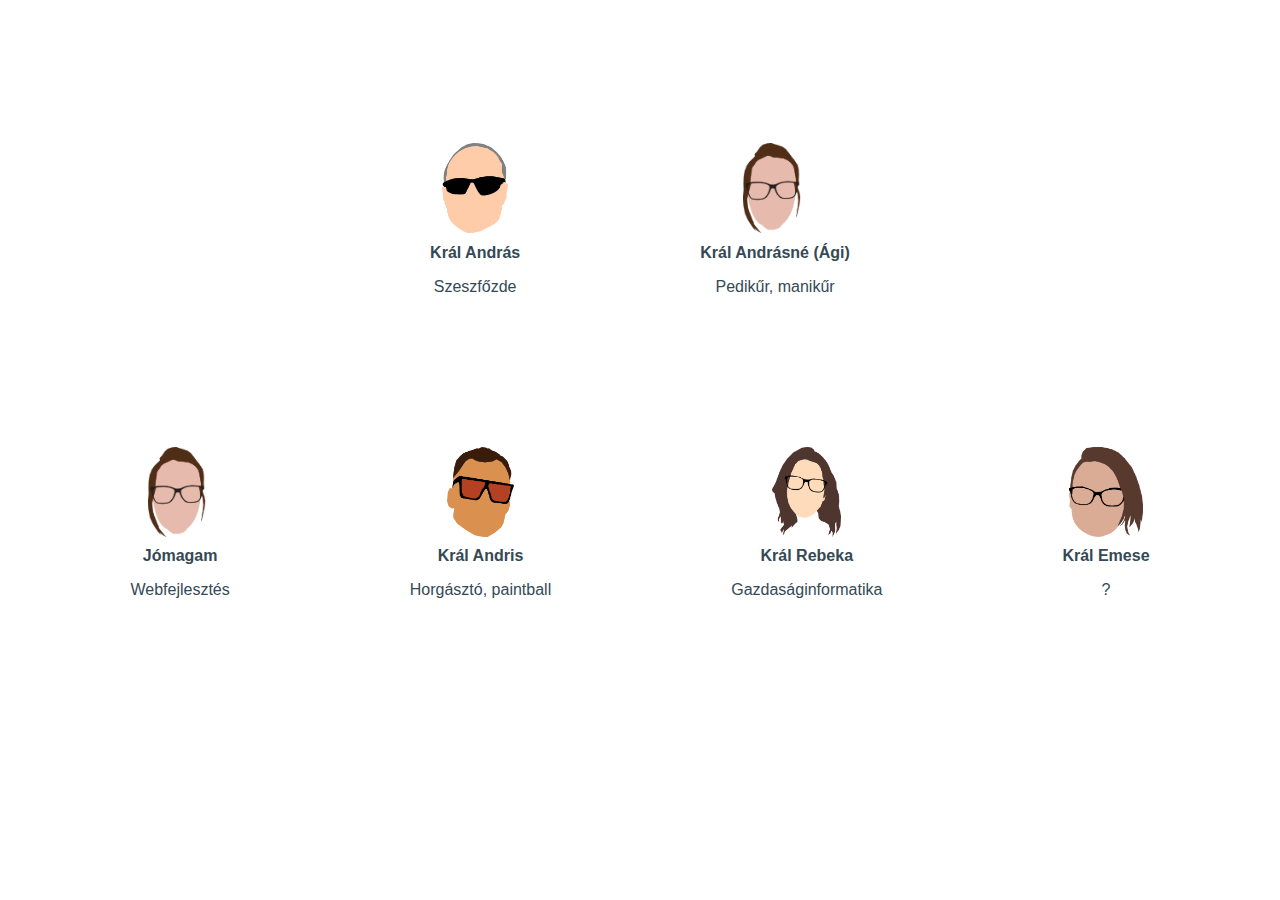
==== index.html @ 38c978da "asd" ====
<html lang="en">
<head>
    <meta charset="UTF-8">
    <meta http-equiv="X-UA-Compatible" content="IE=edge">
    <meta name="viewport" content="width=device-width, initial-scale=1.0">
    <link rel="stylesheet" href="style.css">
    <title>Document</title>
</head>
<body>
    <div class="first_row">
        <div class="member" id="andras">
            <a href="./andras/andras.html">
                <img class="icon" src="./images/andras.png">
            </a>
            <h1>Král András</h1>
            <p>Szeszfőzde</p>
        </div>
        <div class="member" id="agi">
            <a href="./agi/kezdolap.html">
                <img class="icon" src="./images/agi.png">
            </a>
            <h1>Král Andrásné (Ági)</h1>
            <p>Pedikűr, manikűr</p>
        </div>
    </div>

    <div class="second_row">
        <div class="member" id="frida">
            <a href="./frida/frida.html">
                <img class="icon" src="./images/agi.png">
            </a>
            <h1>Jómagam</h1>
            <p>Webfejlesztés</p>
        </div>
        <div class="member" id="andris">
            <a href="./andris/andris.html">
                <img class="icon" src="./images/andris.png">
            </a>
            <h1>Král Andris</h1>
            <p>Horgásztó, paintball</p>
        </div>
        <div class="member" id="beki">
            <a href="./rebeka/rebeka.html">
                <img class="icon" src="./images/rebeka.png">
            </a>
            <h1>Král Rebeka</h1>
            <p>Gazdaságinformatika</p>
        </div>
        <div class="member" id="emi">
            <a href="./emese/emese.html">
                <img class="icon" src="./images/emetu.png">
            </a>
            <h1>Král Emese</h1>
            <p>?</p>
        </div>
    
    </div>
</body>
</html>
---- style.css ----
body{
    max-height: 100%;
    color: #344955;
    font-family: Verdana, Geneva, Tahoma, sans-serif;
}

.first_row, .second_row{
    display: flex;
    align-items: center;
    justify-content: center;
}

.icon{
    height: 10vh;
    margin-left: auto;
    margin-right: auto;
    display: block;
}



.member{
    margin-left: 10vh;
    margin-right: 10vh;
    margin-top: 15vh;
    text-align: center;
}

h1{
    font-size: medium;
}
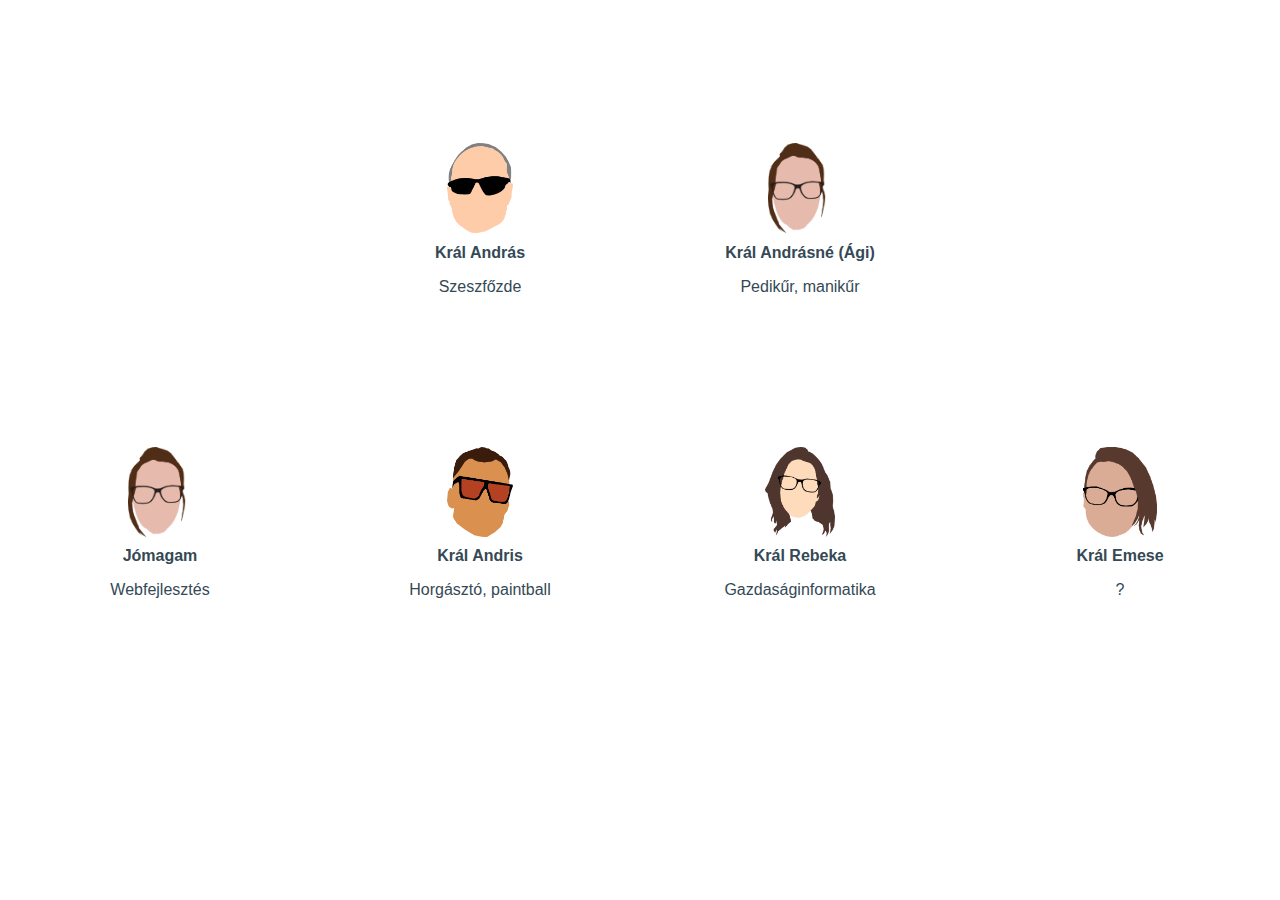
==== commit d560bbbf: "családfa elég reszponzív egyelőre" ====
--- a/index.html
+++ b/index.html
@@ -9,14 +9,14 @@
 <body>
     <div class="first_row">
         <div class="member" id="andras">
-            <a href="./andras/andras.html">
+            <a href="./andras/andras">
                 <img class="icon" src="./images/andras.png">
             </a>
             <h1>Král András</h1>
             <p>Szeszfőzde</p>
         </div>
         <div class="member" id="agi">
-            <a href="./agi/kezdolap.html">
+            <a href="./agi/kezdolap">
                 <img class="icon" src="./images/agi.png">
             </a>
             <h1>Král Andrásné (Ági)</h1>
@@ -24,35 +24,40 @@
         </div>
     </div>
 
-    <div class="second_row">
-        <div class="member" id="frida">
-            <a href="./frida/frida.html">
-                <img class="icon" src="./images/agi.png">
-            </a>
-            <h1>Jómagam</h1>
-            <p>Webfejlesztés</p>
+    <div class="second_row_asztali">
+        <div class="second_row_mobile">
+            <div class="member" id="frida">
+                <a href="./frida/frida">
+                    <img class="icon" src="./images/agi.png">
+                </a>
+                <h1>Jómagam</h1>
+                <p>Webfejlesztés</p>
+            </div>
+            <div class="member" id="andris">
+                <a href="./andris/kezdolap">
+                    <img class="icon" src="./images/andris.png">
+                </a>
+                <h1>Král Andris</h1>
+                <p>Horgásztó, paintball</p>
+            </div>
         </div>
-        <div class="member" id="andris">
-            <a href="./andris/andris.html">
-                <img class="icon" src="./images/andris.png">
-            </a>
-            <h1>Král Andris</h1>
-            <p>Horgásztó, paintball</p>
+        <div class="third_row_mobile">
+            <div class="member" id="beki">
+                <a href="./rebeka/rebeka">
+                    <img class="icon" src="./images/rebeka.png">
+                </a>
+                <h1>Král Rebeka</h1>
+                <p>Gazdaságinformatika</p>
+            </div>
+            <div class="member" id="emi">
+                <a href="./emese/szerelmeslevel">
+                    <img class="icon" src="./images/emetu.png">
+                </a>
+                <h1>Král Emese</h1>
+                <p>?</p>
+            </div>
         </div>
-        <div class="member" id="beki">
-            <a href="./rebeka/rebeka.html">
-                <img class="icon" src="./images/rebeka.png">
-            </a>
-            <h1>Král Rebeka</h1>
-            <p>Gazdaságinformatika</p>
-        </div>
-        <div class="member" id="emi">
-            <a href="./emese/emese.html">
-                <img class="icon" src="./images/emetu.png">
-            </a>
-            <h1>Král Emese</h1>
-            <p>?</p>
-        </div>
+
     
     </div>
 </body>
--- a/style.css
+++ b/style.css
@@ -4,11 +4,14 @@
     font-family: Verdana, Geneva, Tahoma, sans-serif;
 }
 
-.first_row, .second_row{
+.first_row, .second_row_asztali, .second_row_mobile, .third_row_mobile{
     display: flex;
     align-items: center;
     justify-content: center;
+
 }
+
+
 
 .icon{
     height: 10vh;
@@ -24,8 +27,51 @@
     margin-right: 10vh;
     margin-top: 15vh;
     text-align: center;
+    width: 15vw;
+    margin-left: 5vw;
+    margin-right: 5vw;
 }
 
 h1{
     font-size: medium;
+}
+
+@media screen and (max-width: 900px) {
+    
+
+
+    .second_row_asztali{
+        display:block;
+        align-items: center;
+        justify-content: center;
+    }
+    .member{
+        width: 30vw;
+        margin-top: 10vh;
+    }  
+
+    .icon{
+        height: 20vh;
+    }
+}
+
+@media screen and (max-width: 450px) {
+    
+    .first_row, .second_row_asztali, .second_row_mobile, .third_row_mobile{
+        display: block;
+        align-items: center;
+        justify-content: center;
+    
+    }
+
+    .member{
+        margin-top:10vh;
+        margin-left: auto;
+        margin-right: auto;
+        width: 50vw;
+    }  
+
+    .icon{
+        height: 25vh;
+    }
 }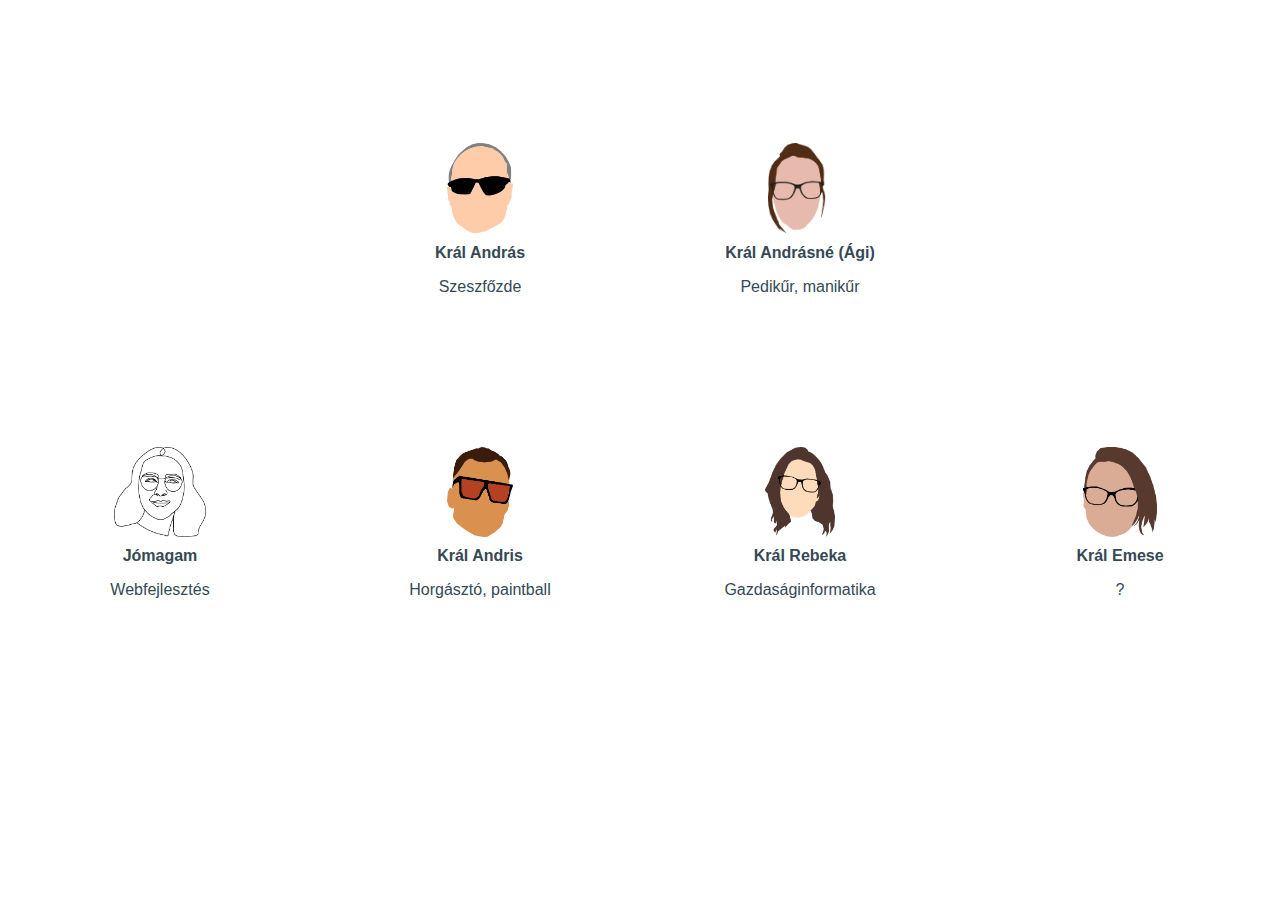
==== commit 7fb99d1f: "frida line portrait" ====
--- a/index.html
+++ b/index.html
@@ -28,7 +28,7 @@
         <div class="second_row_mobile">
             <div class="member" id="frida">
                 <a href="./frida/frida">
-                    <img class="icon" src="./images/agi.png">
+                    <img class="icon" src="./images/frida_line.png">
                 </a>
                 <h1>Jómagam</h1>
                 <p>Webfejlesztés</p>
